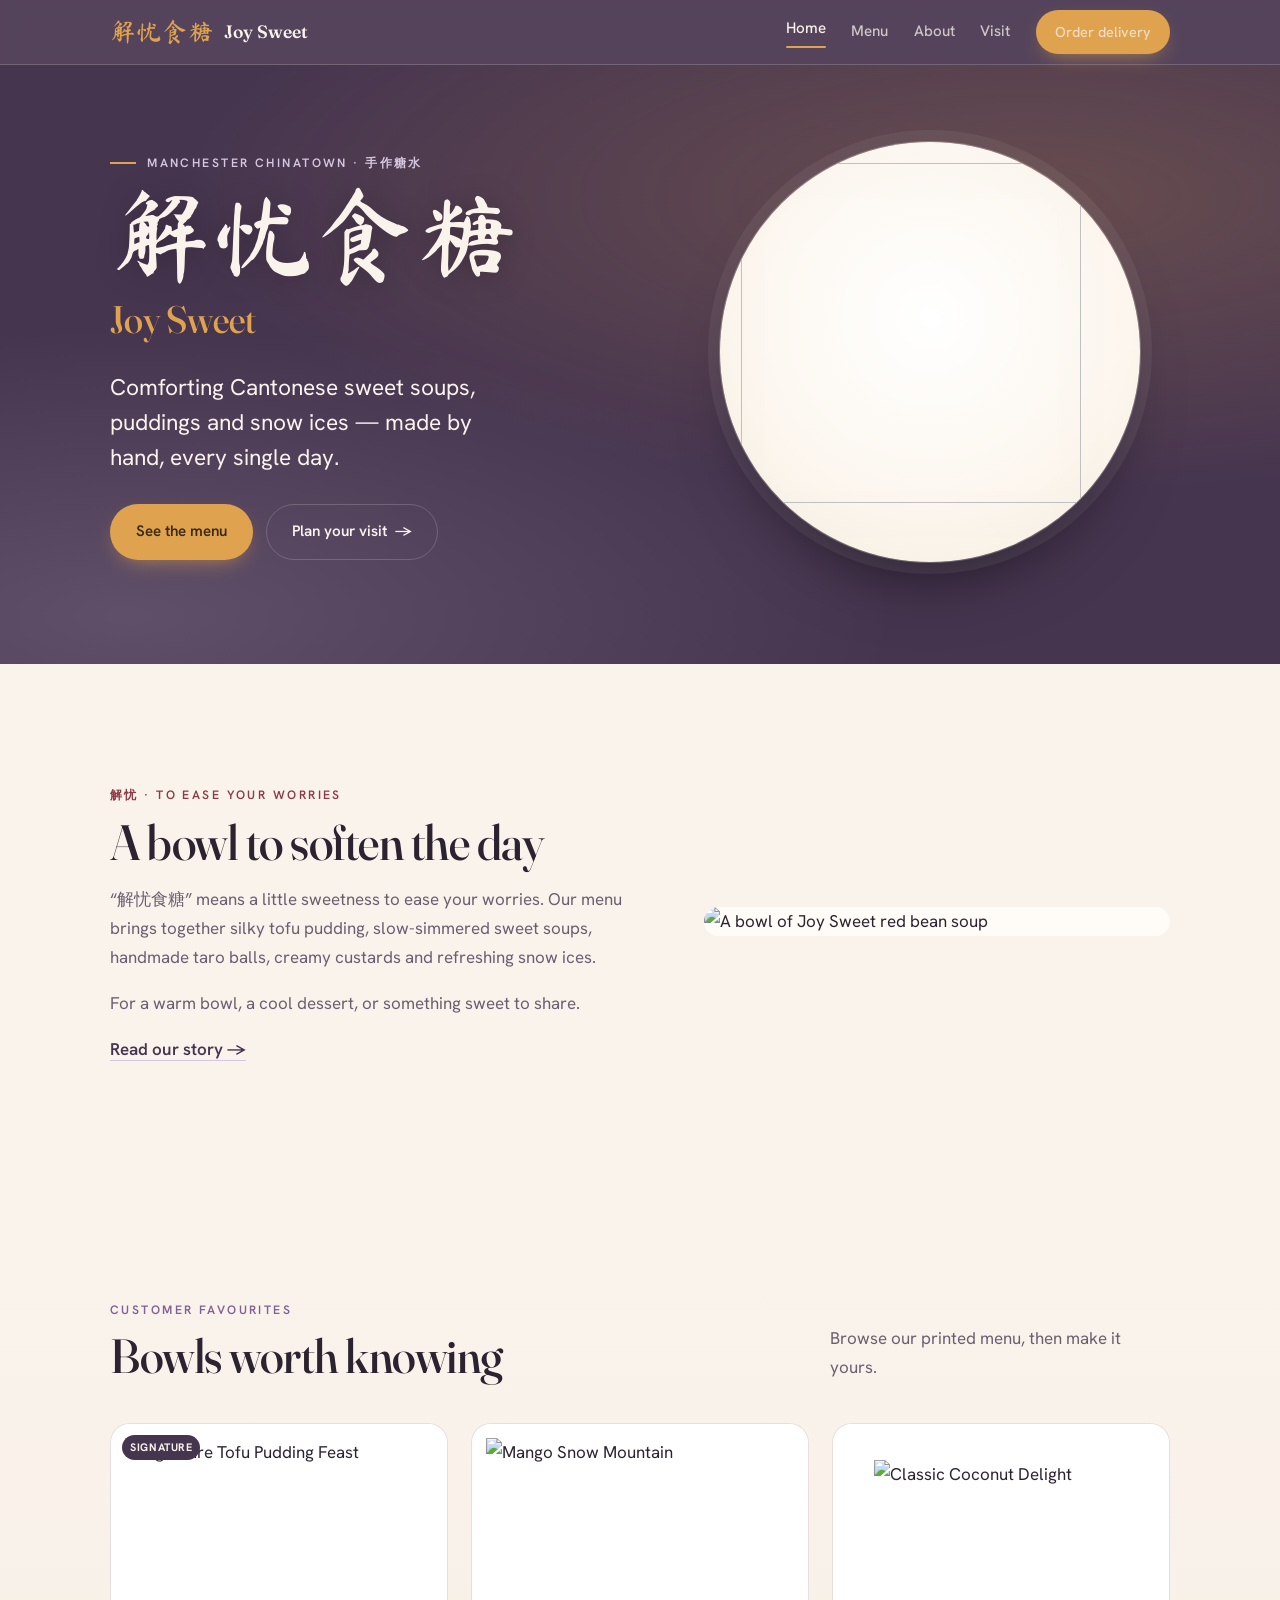
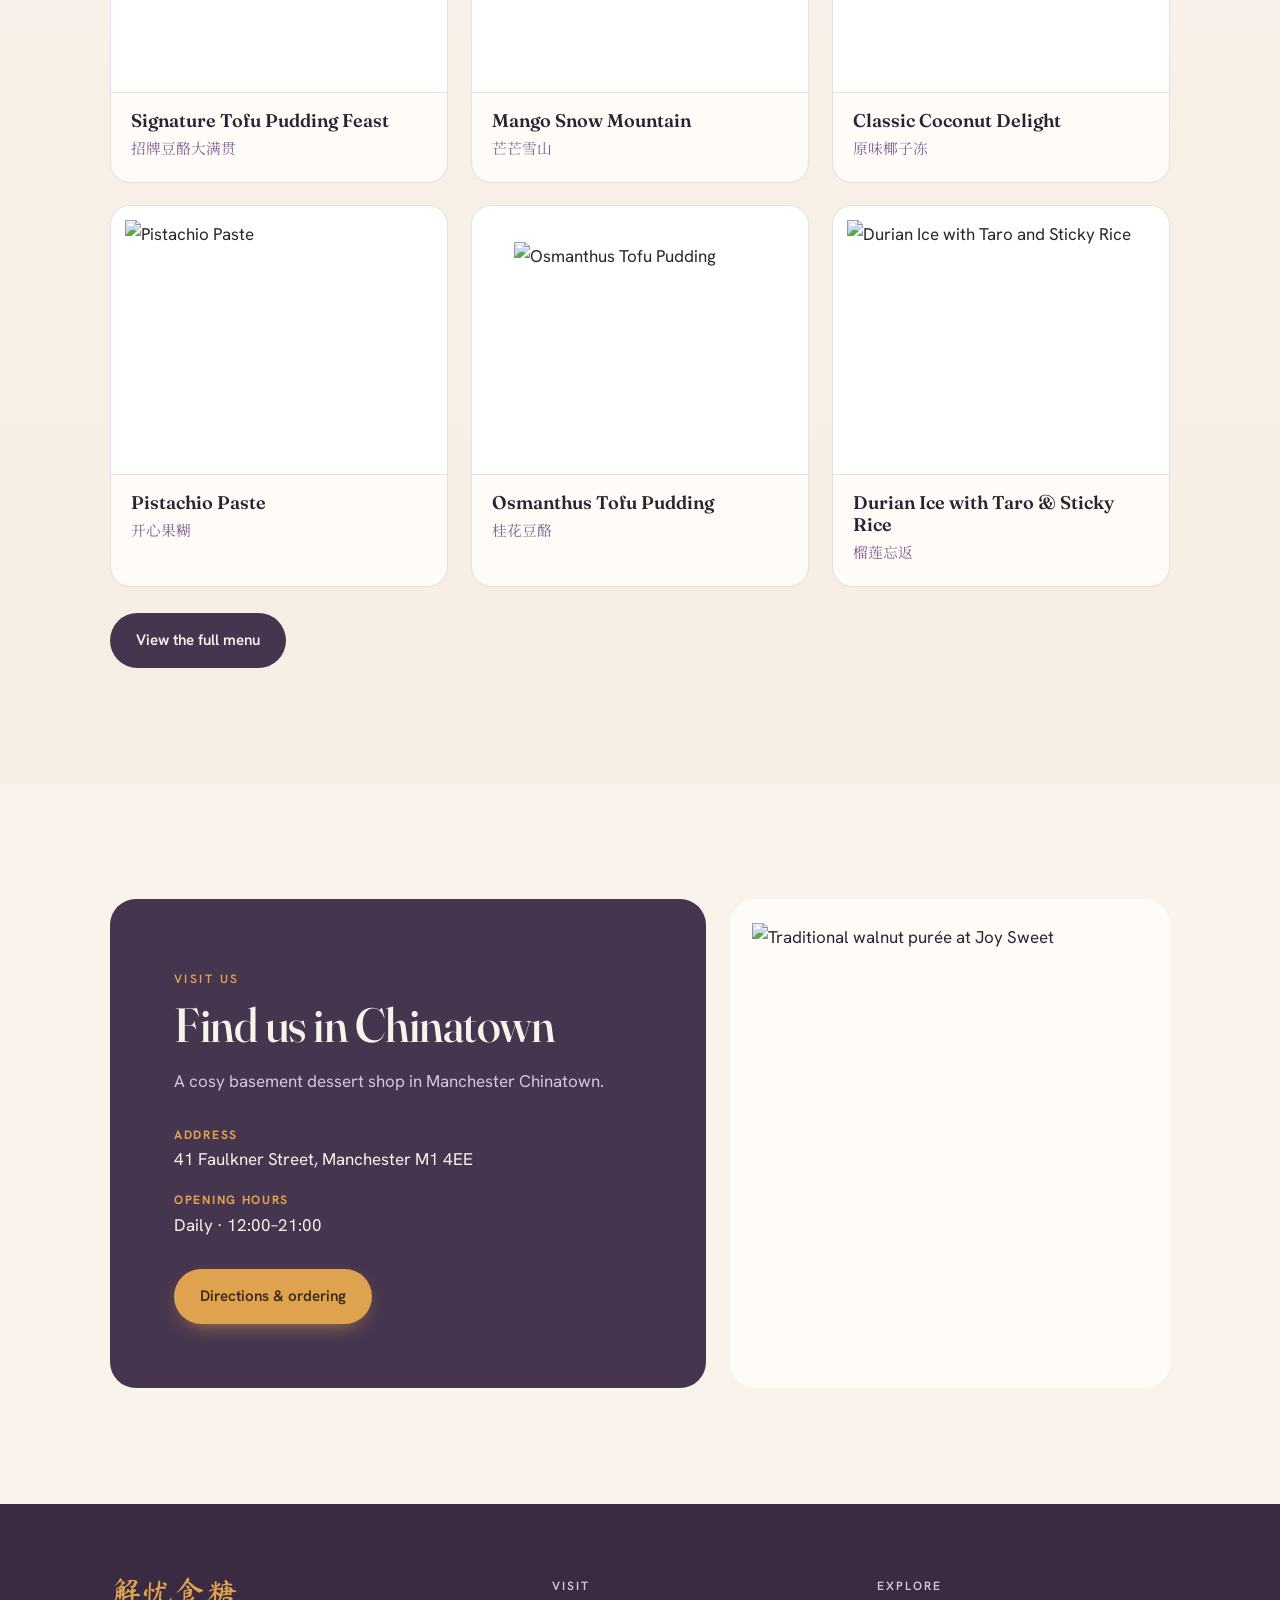
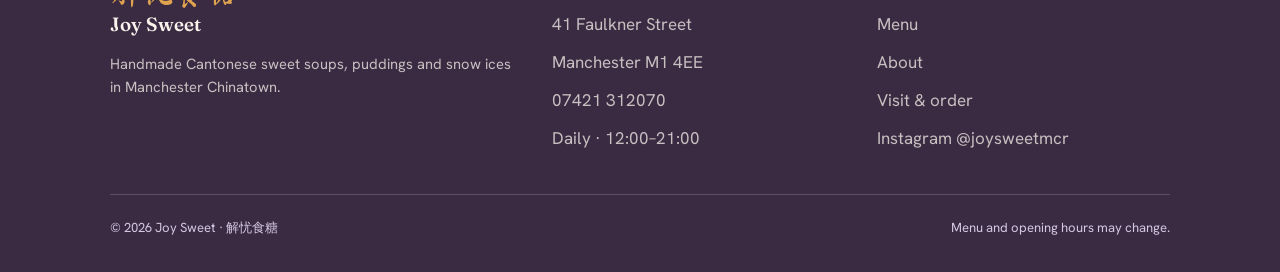
==== index.html @ 0fc414de "Add files via upload" ====
<!doctype html>
<html lang="en">
<head>
  <meta charset="UTF-8">
  <meta name="viewport" content="width=device-width, initial-scale=1.0">
  <title>Joy Sweet · 解忧食糖 | Manchester Chinatown</title>
  <meta name="description" content="Handmade Cantonese sweet soups, puddings and snow ices at Joy Sweet, 41 Faulkner Street in Manchester Chinatown.">
  <meta property="og:title" content="Joy Sweet · 解忧食糖">
  <meta property="og:description" content="Comforting Cantonese desserts in Manchester Chinatown.">
  <meta property="og:type" content="website">
  <meta property="og:image" content="https://joy-sweet-manchester-2.etant.chatgpt.site/images/og.png">
  <meta name="twitter:card" content="summary_large_image">
  <meta name="twitter:image" content="https://joy-sweet-manchester-2.etant.chatgpt.site/images/og.png">
  <link rel="preconnect" href="https://fonts.googleapis.com">
  <link rel="preconnect" href="https://fonts.gstatic.com" crossorigin>
  <link href="https://fonts.googleapis.com/css2?family=Fraunces:ital,opsz,wght@0,9..144,400;0,9..144,500;0,9..144,600;1,9..144,400&family=Hanken+Grotesk:wght@400;500;600;700&family=Ma+Shan+Zheng&family=Noto+Serif+SC:wght@400;500;600&display=swap" rel="stylesheet">
  <link rel="stylesheet" href="/styles.css">
</head>
<body>
  <a class="skip-link" href="#main">Skip to content</a>
  <header class="nav">
    <div class="container nav__inner">
      <a class="brandmark" href="/" aria-label="Joy Sweet home"><span class="brush">解忧食糖</span><span class="en">Joy Sweet</span></a>
      <button class="nav__toggle" id="navToggle" aria-label="Open menu" aria-expanded="false" aria-controls="navLinks">
        <svg viewBox="0 0 24 24" fill="none" stroke="currentColor" stroke-width="2" stroke-linecap="round" aria-hidden="true"><line x1="4" y1="7" x2="20" y2="7"/><line x1="4" y1="12" x2="20" y2="12"/><line x1="4" y1="17" x2="20" y2="17"/></svg>
      </button>
      <nav class="nav__links" id="navLinks" aria-label="Primary">
        <a href="/" aria-current="page">Home</a>
        <a href="/menu.html">Menu</a>
        <a href="/about.html">About</a>
        <a href="/visit.html">Visit</a>
        <a class="btn btn--honey" href="/visit.html#order">Order delivery</a>
      </nav>
    </div>
  </header>

  <main id="main">
    <section class="hero">
      <div class="container hero__grid">
        <div class="hero__copy">
          <span class="eyebrow hero__eyebrow">Manchester Chinatown · 手作糖水</span>
          <h1 class="hero__brand"><span class="brush">解忧食糖</span><span class="en">Joy Sweet</span></h1>
          <p class="hero__lead">Comforting Cantonese sweet soups, puddings and snow ices — made by hand, every single day.</p>
          <div class="hero__cta">
            <a class="btn btn--honey" href="/menu.html">See the menu</a>
            <a class="btn btn--ghost" href="/visit.html">Plan your visit <span class="arrow">→</span></a>
          </div>
        </div>
        <div class="hero__art" aria-hidden="true">
          <svg class="steam" viewBox="0 0 120 130" fill="none" stroke="var(--steam)" stroke-width="5" stroke-linecap="round"><path class="s1" d="M40 122 C28 100 56 88 44 64 C34 44 60 32 50 12"/><path class="s2" d="M62 124 C50 100 78 88 66 62 C56 40 82 28 72 8"/><path class="s3" d="M84 122 C74 102 100 90 90 68 C82 50 104 40 96 22"/></svg>
          <div class="plate"><img src="/images/signature-tofu-feast.jpg" alt=""></div>
        </div>
      </div>
    </section>

    <section class="section" aria-labelledby="welcome-title">
      <div class="container intro-grid reveal">
        <div>
          <span class="eyebrow" style="color:var(--bean)">解忧 · to ease your worries</span>
          <h2 class="display" id="welcome-title">A bowl to soften the day</h2>
          <p>“解忧食糖” means a little sweetness to ease your worries. Our menu brings together silky tofu pudding, slow-simmered sweet soups, handmade taro balls, creamy custards and refreshing snow ices.</p>
          <p>For a warm bowl, a cool dessert, or something sweet to share.</p>
          <a class="link-arrow" href="/about.html">Read our story →</a>
        </div>
        <img src="/images/red-bean-soup.jpg" alt="A bowl of Joy Sweet red bean soup">
      </div>
    </section>

    <section class="section home-favourites" aria-labelledby="favourites-title">
      <div class="container">
        <div class="section-heading reveal">
          <div><span class="eyebrow" style="color:var(--taro)">Customer favourites</span><h2 class="display" id="favourites-title">Bowls worth knowing</h2></div>
          <p>Browse our printed menu, then make it yours.</p>
        </div>
        <div class="menu__grid reveal">
          <article class="card"><div class="card__media"><span class="badge">Signature</span><img src="/images/signature-tofu-feast-card.jpg" alt="Signature Tofu Pudding Feast"></div><div class="card__body"><div class="card__titles"><h3>Signature Tofu Pudding Feast</h3></div><div class="card__zh">招牌豆酪大满贯</div></div></article>
          <article class="card"><div class="card__media"><img src="/images/mango-snow-mountain.jpg" alt="Mango Snow Mountain"></div><div class="card__body"><div class="card__titles"><h3>Mango Snow Mountain</h3></div><div class="card__zh">芒芒雪山</div></div></article>
          <article class="card"><div class="card__media"><img class="card-image--compact" src="/images/classic-coconut-jelly.jpg" alt="Classic Coconut Delight"></div><div class="card__body"><div class="card__titles"><h3>Classic Coconut Delight</h3></div><div class="card__zh">原味椰子冻</div></div></article>
          <article class="card"><div class="card__media"><img src="/images/pistachio-paste.jpg" alt="Pistachio Paste"></div><div class="card__body"><div class="card__titles"><h3>Pistachio Paste</h3></div><div class="card__zh">开心果糊</div></div></article>
          <article class="card"><div class="card__media"><img class="card-image--compact" src="/images/osmanthus-tofu-pudding.jpg" alt="Osmanthus Tofu Pudding"></div><div class="card__body"><div class="card__titles"><h3>Osmanthus Tofu Pudding</h3></div><div class="card__zh">桂花豆酪</div></div></article>
          <article class="card"><div class="card__media"><img src="/images/durian-taro-sticky-rice.jpg" alt="Durian Ice with Taro and Sticky Rice"></div><div class="card__body"><div class="card__titles"><h3>Durian Ice with Taro &amp; Sticky Rice</h3></div><div class="card__zh">榴莲忘返</div></div></article>
        </div>
        <div class="page-actions reveal"><a class="btn btn--ink" href="/menu.html">View the full menu</a></div>
      </div>
    </section>

    <section class="section" aria-labelledby="visit-title">
      <div class="container quick-visit reveal">
        <div class="quick-visit__panel">
          <span class="eyebrow" style="color:var(--honey)">Visit us</span>
          <h2 class="display" id="visit-title">Find us in Chinatown</h2>
          <p>A cosy basement dessert shop in Manchester Chinatown.</p>
          <div class="quick-visit__facts"><div><strong>Address</strong>41 Faulkner Street, Manchester M1 4EE</div><div><strong>Opening hours</strong>Daily · 12:00–21:00</div></div>
          <a class="btn btn--honey" href="/visit.html">Directions &amp; ordering</a>
        </div>
        <div class="quick-visit__art"><img src="/images/walnut-puree.jpg" alt="Traditional walnut purée at Joy Sweet"></div>
      </div>
    </section>
  </main>

  <footer class="footer">
    <div class="container">
      <div class="footer__grid">
        <div><div class="brush">解忧食糖</div><div class="en">Joy Sweet</div><p>Handmade Cantonese sweet soups, puddings and snow ices in Manchester Chinatown.</p></div>
        <div><h4>Visit</h4><ul><li>41 Faulkner Street</li><li>Manchester M1 4EE</li><li><a href="tel:+447421312070">07421 312070</a></li><li>Daily · 12:00–21:00</li></ul></div>
        <div><h4>Explore</h4><ul><li><a href="/menu.html">Menu</a></li><li><a href="/about.html">About</a></li><li><a href="/visit.html">Visit &amp; order</a></li><li><a href="https://www.instagram.com/joysweetmcr/" target="_blank" rel="noopener">Instagram @joysweetmcr</a></li></ul></div>
      </div>
      <div class="footer__bottom"><span>© <span data-current-year></span> Joy Sweet · 解忧食糖</span><span>Menu and opening hours may change.</span></div>
    </div>
  </footer>
  <script src="/site.js" defer></script>
</body>
</html>
---- styles.css ----
:root{
    --taro-deep:#46354F; --taro-deeper:#3A2B43; --taro:#7E6196; --taro-light:#D5C7E0;
    --cream:#FAF3EC; --milk:#FFFCF7; --honey:#DFA24F; --honey-deep:#C5862F;
    --bean:#8E3A46; --ink:#2C2331; --ink-soft:#6A5F71;
    --line:rgba(70,53,79,0.14); --line-dark:rgba(255,250,243,0.18); --cream-dim:rgba(250,243,236,0.74);
    --steam:rgba(255,250,243,0.9); --maxw:1140px;
  }
  *{box-sizing:border-box;}
  html{scroll-behavior:smooth;}
  body{margin:0;background:var(--cream);color:var(--ink);font-family:"Hanken Grotesk",system-ui,-apple-system,"Segoe UI",sans-serif;font-size:clamp(1rem,0.96rem + 0.2vw,1.0625rem);line-height:1.7;-webkit-font-smoothing:antialiased;text-rendering:optimizeLegibility;}
  img{max-width:100%;display:block;}
  a{color:inherit;}
  .display{font-family:"Fraunces",Georgia,serif;font-variation-settings:"opsz" 120;font-weight:500;line-height:1.05;letter-spacing:-0.01em;}
  .brush{font-family:"Ma Shan Zheng","Noto Serif SC",serif;font-weight:400;line-height:1;}
  .zh{font-family:"Noto Serif SC",serif;}
  .eyebrow{font-family:"Hanken Grotesk",sans-serif;font-weight:600;font-size:0.76rem;letter-spacing:0.2em;text-transform:uppercase;}
  .container{width:100%;max-width:var(--maxw);margin-inline:auto;padding-inline:clamp(1.25rem,5vw,2.5rem);}
  .section{padding-block:clamp(4.5rem,9vw,8rem);}
  .section--deep{background:var(--taro-deep);color:var(--cream);}
  section[id]{scroll-margin-top:84px;}

  .btn{display:inline-flex;align-items:center;gap:0.55em;padding:0.92em 1.65em;border-radius:999px;font-family:"Hanken Grotesk",sans-serif;font-weight:600;font-size:0.95rem;text-decoration:none;border:1.5px solid transparent;cursor:pointer;transition:transform .25s ease,background .25s ease,color .25s ease,border-color .25s ease;}
  .btn:active{transform:translateY(1px);}
  .btn--honey{background:var(--honey);color:#3a2912;box-shadow:0 8px 22px -10px rgba(223,162,79,.8);}
  .btn--honey:hover{background:var(--honey-deep);color:#2c1f0c;transform:translateY(-2px);}
  .btn--ghost{background:transparent;color:var(--cream);border-color:var(--line-dark);}
  .btn--ghost:hover{background:rgba(255,250,243,0.1);transform:translateY(-2px);}
  .btn .arrow{transition:transform .25s ease;}
  .btn:hover .arrow{transform:translateX(3px);}
  :focus-visible{outline:2.5px solid var(--honey);outline-offset:3px;border-radius:4px;}

  .nav{position:sticky;top:0;z-index:50;background:rgba(70,53,79,0.92);backdrop-filter:saturate(140%) blur(10px);color:var(--cream);border-bottom:1px solid var(--line-dark);}
  .nav__inner{display:flex;align-items:center;justify-content:space-between;min-height:64px;gap:1rem;}
  .brandmark{display:flex;align-items:center;gap:0.6rem;text-decoration:none;color:var(--cream);}
  .brandmark .brush{font-size:1.6rem;color:var(--honey);}
  .brandmark .en{font-family:"Fraunces",serif;font-variation-settings:"opsz" 40;font-weight:600;font-size:1.12rem;}
  .nav__links{display:flex;align-items:center;gap:1.6rem;}
  .nav__links a{text-decoration:none;font-weight:500;font-size:0.95rem;color:var(--cream-dim);transition:color .2s ease;}
  .nav__links a:hover{color:var(--cream);}
  .nav__links .btn{padding:0.62em 1.25em;font-size:0.9rem;}
  .nav__toggle{display:none;background:none;border:1px solid var(--line-dark);border-radius:10px;width:42px;height:38px;cursor:pointer;color:var(--cream);align-items:center;justify-content:center;}
  .nav__toggle svg{width:20px;height:20px;}

  .hero{position:relative;overflow:hidden;background:var(--taro-deep);color:var(--cream);padding-block:clamp(3rem,6vw,5rem) clamp(4rem,8vw,7rem);}
  .hero::before{content:"";position:absolute;inset:0;background:radial-gradient(120% 90% at 80% 22%,rgba(223,162,79,0.22),transparent 55%),radial-gradient(100% 80% at 10% 92%,rgba(213,199,224,0.18),transparent 60%);pointer-events:none;}
  .hero__grid{position:relative;display:grid;grid-template-columns:1.05fr 0.95fr;gap:clamp(1.5rem,4vw,3rem);align-items:center;}
  .hero__brand{margin:0.6rem 0 0.4rem;}
  .hero__brand .brush{display:block;font-size:clamp(3.4rem,9vw,6.4rem);color:var(--cream);text-shadow:0 2px 30px rgba(0,0,0,0.25);}
  .hero__brand .en{display:block;font-family:"Fraunces",serif;font-variation-settings:"opsz" 140;font-weight:500;font-size:clamp(1.6rem,3.4vw,2.4rem);color:var(--honey);margin-top:0.1rem;}
  .hero__eyebrow{color:var(--taro-light);display:inline-flex;align-items:center;gap:0.7rem;}
  .hero__eyebrow::before{content:"";width:26px;height:1.5px;background:var(--honey);display:inline-block;}
  .hero__lead{font-size:clamp(1.12rem,1.4vw + 0.8rem,1.42rem);line-height:1.55;color:var(--cream);max-width:30ch;margin:1.1rem 0 1.8rem;}
  .hero__cta{display:flex;flex-wrap:wrap;gap:0.8rem;}
  .hero__art{position:relative;display:flex;align-items:center;justify-content:center;}
  .plate{position:relative;width:min(100%,420px);aspect-ratio:1/1;border-radius:50%;background:radial-gradient(circle at 50% 42%,#FFFFFF 0%,#FCF6EE 62%,#F4EAD9 100%);box-shadow:0 0 0 1px rgba(255,250,243,0.25),0 0 0 12px rgba(255,250,243,0.06),0 40px 70px -34px rgba(0,0,0,0.65);display:flex;align-items:center;justify-content:center;overflow:hidden;}
  .plate img{width:90%;height:90%;object-fit:contain;filter:drop-shadow(0 12px 18px rgba(60,40,70,0.18));}
  .steam{position:absolute;top:-6%;left:50%;transform:translateX(-50%);width:46%;height:48%;pointer-events:none;z-index:2;}
  .steam path{opacity:0;}
  @media (prefers-reduced-motion:no-preference){.steam path{animation:steamRise 4.6s ease-in-out infinite;}.steam .s1{animation-delay:0s;}.steam .s2{animation-delay:1.5s;}.steam .s3{animation-delay:2.8s;}}
  @media (prefers-reduced-motion:reduce){.steam path{opacity:0.4;}}
  @keyframes steamRise{0%{opacity:0;transform:translateY(8px);}25%{opacity:0.5;}70%{opacity:0.28;}100%{opacity:0;transform:translateY(-14px);}}

  .story__grid{display:grid;grid-template-columns:1.25fr 0.75fr;gap:clamp(2rem,5vw,4rem);align-items:center;}
  .story h2{margin:0.6rem 0 0;font-size:clamp(2rem,1.4rem + 2.6vw,3.1rem);}
  .story p{color:var(--ink-soft);max-width:54ch;margin:1.2rem 0 0;}
  .story p strong{color:var(--ink);font-weight:600;}
  .marks{display:flex;flex-wrap:wrap;gap:1.4rem 2rem;margin-top:2rem;padding-top:1.6rem;border-top:1px solid var(--line);}
  .mark{display:flex;flex-direction:column;line-height:1.2;}
  .mark b{font-family:"Fraunces",serif;font-variation-settings:"opsz" 40;font-weight:600;font-size:1.05rem;color:var(--taro-deep);}
  .mark span{font-size:0.85rem;color:var(--ink-soft);}
  .story__art{display:flex;align-items:center;justify-content:center;}
  .story__circle{width:min(100%,330px);aspect-ratio:1/1;border-radius:50%;background:radial-gradient(circle at 50% 45%,#FFFDF9,#F3E8D7);box-shadow:0 26px 50px -34px rgba(70,53,79,0.55),0 0 0 1px var(--line);display:flex;align-items:center;justify-content:center;overflow:hidden;}
  .story__circle img{width:92%;height:92%;object-fit:contain;}

  .feature{background:linear-gradient(180deg,#F6EEE3,var(--cream));}
  .feature__grid{display:grid;grid-template-columns:1fr 0.8fr;gap:clamp(1.5rem,5vw,3.5rem);align-items:center;}
  .feature h2{margin:0.5rem 0 0.6rem;font-size:clamp(1.7rem,1.3rem + 1.8vw,2.4rem);}
  .feature p{margin:0;color:var(--ink-soft);max-width:42ch;}
  .feature__img{display:flex;justify-content:center;}
  .feature__img img{width:min(100%,330px);border-radius:18px;box-shadow:0 24px 46px -28px rgba(70,53,79,0.55);}

  .menu__head{display:flex;flex-wrap:wrap;align-items:flex-end;justify-content:space-between;gap:1rem;margin-bottom:3rem;}
  .menu__head h2{margin:0.5rem 0 0;font-size:clamp(2rem,1.4rem + 2.6vw,3rem);}
  .menu__head p{margin:0;color:var(--ink-soft);max-width:34ch;}
  .cat{margin-bottom:3rem;}
  .cat:last-child{margin-bottom:0;}
  .cat__head{display:flex;align-items:center;gap:0.9rem;margin-bottom:1.5rem;}
  .cat__head .eyebrow{color:var(--taro);white-space:nowrap;}
  .cat__head .cat__zh{color:var(--bean);font-size:1.05rem;white-space:nowrap;}
  .cat__head .rule{flex:1;height:1px;background:var(--line);}
  .menu__grid{display:grid;grid-template-columns:repeat(3,1fr);gap:1.4rem;}
  .card{background:var(--milk);border:1px solid var(--line);border-radius:20px;overflow:hidden;display:flex;flex-direction:column;transition:transform .3s ease,box-shadow .3s ease,border-color .3s ease;}
  .card:hover{transform:translateY(-5px);box-shadow:0 22px 40px -26px rgba(46,35,49,0.45);border-color:transparent;}
  .card__media{aspect-ratio:5/4;background:#FFFFFF;display:flex;align-items:center;justify-content:center;position:relative;padding:14px;border-bottom:1px solid var(--line);}
  .card__media img{width:100%;height:100%;object-fit:contain;}
  .card__media img.card-image--compact{width:82%;height:82%;margin:9% auto;}
  .card__body{padding:1.05rem 1.25rem 1.35rem;display:flex;flex-direction:column;gap:0.15rem;flex:1;}
  .card__titles{display:flex;align-items:baseline;justify-content:space-between;gap:0.6rem;}
  .card h3{font-family:"Fraunces",serif;font-variation-settings:"opsz" 36;font-weight:600;font-size:1.15rem;margin:0;line-height:1.2;}
  .card__zh{font-family:"Noto Serif SC",serif;font-size:0.92rem;color:var(--taro);margin-top:0.05rem;}
  .card__price{font-family:"Fraunces",serif;font-weight:600;font-size:1.02rem;color:var(--bean);white-space:nowrap;}
  .card__price--new{color:var(--honey-deep);}
  .card__desc{font-size:0.9rem;color:var(--ink-soft);line-height:1.5;margin-top:0.45rem;}
  .badge{position:absolute;top:0.7rem;left:0.7rem;background:var(--taro-deep);color:var(--cream);font-size:0.68rem;font-weight:700;letter-spacing:0.05em;padding:0.3em 0.75em;border-radius:999px;text-transform:uppercase;}
  .menu__foot{margin-top:2.6rem;display:flex;flex-wrap:wrap;align-items:center;gap:0.4rem 1.4rem;font-size:0.95rem;color:var(--ink-soft);}
  .menu__foot a{color:var(--taro-deep);font-weight:600;text-decoration:none;border-bottom:1.5px solid var(--taro-light);}
  .menu__foot a:hover{border-color:var(--taro-deep);}

  .build__head{margin-bottom:2.4rem;}
  .build__head h2{margin:0.5rem 0 0.5rem;font-size:clamp(2rem,1.4rem + 2.6vw,3rem);color:var(--cream);}
  .build__head p{margin:0;color:var(--taro-light);max-width:46ch;}
  .build__grid{display:grid;grid-template-columns:0.8fr 1.2fr;gap:clamp(2rem,5vw,4rem);}
  .build__col h3{font-family:"Fraunces",serif;font-variation-settings:"opsz" 40;font-weight:600;color:var(--honey);font-size:1.15rem;margin:0 0 1rem;letter-spacing:0.01em;}
  .blist{list-style:none;margin:0;padding:0;}
  .blist li{display:flex;align-items:baseline;gap:0.5rem;padding:0.5rem 0;border-bottom:1px solid var(--line-dark);}
  .blist .bz{font-family:"Noto Serif SC",serif;color:var(--cream);font-size:1rem;}
  .blist .be{color:var(--taro-light);font-size:0.85rem;}
  .blist .bl{flex:1;border-bottom:1px dotted rgba(255,250,243,0.28);transform:translateY(-3px);min-width:18px;}
  .blist .bp{color:var(--honey);font-weight:600;font-size:0.95rem;white-space:nowrap;}
  .toppings .blist{column-count:2;column-gap:2rem;}
  .toppings .blist li{break-inside:avoid;}

  .fullmenu__head{text-align:center;max-width:46ch;margin:0 auto 2.6rem;}
  .fullmenu__head h2{margin:0.5rem 0 0.6rem;font-size:clamp(2rem,1.4rem + 2.6vw,3rem);}
  .fullmenu__head p{margin:0;color:var(--ink-soft);}
  .sheets{display:flex;flex-direction:column;gap:1.4rem;max-width:720px;margin:0 auto;}
  .sheet{display:block;width:100%;padding:0;border:1px solid var(--line);border-radius:14px;overflow:hidden;background:#fff;cursor:zoom-in;box-shadow:0 18px 40px -30px rgba(70,53,79,0.5);transition:transform .25s ease,box-shadow .25s ease;}
  .sheet:hover{transform:translateY(-3px);box-shadow:0 26px 50px -30px rgba(70,53,79,0.6);}
  .sheet img{width:100%;}
  .lightbox{position:fixed;inset:0;z-index:100;background:rgba(40,28,45,0.92);display:none;align-items:center;justify-content:center;padding:3vmin;cursor:zoom-out;}
  .lightbox.open{display:flex;}
  .lightbox img{max-width:96vw;max-height:94vh;border-radius:8px;box-shadow:0 30px 80px rgba(0,0,0,0.6);}
  .lightbox__close{position:absolute;top:18px;right:22px;color:var(--cream);font-size:2rem;line-height:1;background:none;border:none;cursor:pointer;}

  .visit__top{position:relative;height:48px;margin-top:-1px;}
  .visit__top svg{display:block;width:100%;height:100%;}
  .visit__grid{display:grid;grid-template-columns:1fr 0.9fr;gap:clamp(2rem,5vw,4rem);align-items:start;}
  .visit h2{margin:0.5rem 0 1.4rem;font-size:clamp(2rem,1.4rem + 2.6vw,3rem);color:var(--cream);}
  .info{display:flex;flex-direction:column;gap:1.4rem;}
  .info__row{display:flex;gap:0.9rem;align-items:flex-start;}
  .info__row svg{flex:none;width:22px;height:22px;color:var(--honey);margin-top:0.2rem;}
  .info__row .lbl{font-size:0.75rem;letter-spacing:0.16em;text-transform:uppercase;color:var(--taro-light);font-weight:600;}
  .info__row .val{color:var(--cream);line-height:1.55;}
  .info__row .val a{color:var(--cream);text-decoration:none;border-bottom:1px solid var(--line-dark);}
  .info__row .val a:hover{border-color:var(--honey);}
  .order-row{display:flex;flex-wrap:wrap;gap:0.7rem;margin-top:2rem;}
  .ig-link{display:inline-flex;align-items:center;gap:0.5rem;margin-top:1.4rem;color:var(--taro-light);text-decoration:none;font-weight:500;}
  .ig-link:hover{color:var(--cream);}
  .ig-link svg{width:20px;height:20px;}
  .locard{background:linear-gradient(160deg,#52406B,#3C2D49);border:1px solid var(--line-dark);border-radius:22px;padding:1.8rem;box-shadow:0 30px 60px -40px rgba(0,0,0,0.7);}
  .locard__pin{display:flex;align-items:center;gap:0.8rem;margin-bottom:1.1rem;}
  .locard__pin svg{width:40px;height:40px;color:var(--honey);}
  .locard__pin .brush{font-size:1.7rem;color:var(--cream);}
  .locard__addr{font-family:"Fraunces",serif;font-variation-settings:"opsz" 40;font-weight:500;font-size:1.32rem;color:var(--cream);line-height:1.3;}
  .locard__sub{color:var(--taro-light);margin:0.4rem 0 1.4rem;font-size:0.95rem;}
  .locard hr{border:none;border-top:1px solid var(--line-dark);margin:1.3rem 0;}
  .locard__hours{display:grid;grid-template-columns:auto auto;gap:0.4rem 1.2rem;font-size:0.95rem;color:var(--cream-dim);}
  .locard__hours b{color:var(--cream);font-weight:600;}

  .footer{background:var(--taro-deeper);color:var(--cream-dim);padding-block:clamp(3rem,6vw,4.5rem) 2rem;}
  .footer__grid{display:grid;grid-template-columns:1.4fr 1fr 1fr;gap:2rem;}
  .footer .brush{font-size:2rem;color:var(--honey);}
  .footer .en{font-family:"Fraunces",serif;font-variation-settings:"opsz" 40;font-weight:600;color:var(--cream);font-size:1.2rem;}
  .footer p{margin:0.7rem 0 0;font-size:0.92rem;line-height:1.6;}
  .footer h4{font-size:0.75rem;letter-spacing:0.16em;text-transform:uppercase;color:var(--taro-light);margin:0 0 0.9rem;font-weight:600;}
  .footer ul{list-style:none;padding:0;margin:0;display:flex;flex-direction:column;gap:0.55rem;}
  .footer a{text-decoration:none;color:var(--cream-dim);}
  .footer a:hover{color:var(--cream);}
  .footer__bottom{margin-top:2.6rem;padding-top:1.4rem;border-top:1px solid var(--line-dark);display:flex;flex-wrap:wrap;gap:0.6rem 1.5rem;justify-content:space-between;font-size:0.82rem;color:var(--taro-light);}

  .reveal{opacity:0;transform:translateY(20px);transition:opacity .7s ease,transform .7s ease;}
  .reveal.is-visible{opacity:1;transform:none;}
  @media (prefers-reduced-motion:reduce){.reveal{opacity:1;transform:none;transition:none;}}

  @media (max-width:920px){
    .hero__grid{grid-template-columns:1fr;}
    .hero__art{order:-1;}
    .plate{width:min(72%,340px);}
    .story__grid{grid-template-columns:1fr;}
    .story__art{order:-1;}
    .feature__grid{grid-template-columns:1fr;}
    .feature__img{order:-1;}
    .visit__grid{grid-template-columns:1fr;}
    .menu__grid{grid-template-columns:repeat(2,1fr);}
    .build__grid{grid-template-columns:1fr;}
    .footer__grid{grid-template-columns:1fr 1fr;}
  }
  @media (max-width:680px){
    .nav__links{position:absolute;top:64px;left:0;right:0;flex-direction:column;align-items:stretch;gap:0;background:var(--taro-deep);border-bottom:1px solid var(--line-dark);padding:0.6rem 1.25rem 1.1rem;display:none;}
    .nav__links.is-open{display:flex;}
    .nav__links a{padding:0.7rem 0;border-bottom:1px solid var(--line-dark);}
    .nav__links .btn{margin-top:0.7rem;justify-content:center;}
    .nav__toggle{display:inline-flex;}
    .menu__grid{grid-template-columns:1fr;}
    .toppings .blist{column-count:1;}
    .footer__grid{grid-template-columns:1fr;}
  }

  .nav__links a[aria-current="page"]{color:var(--cream);}
  .nav__links a[aria-current="page"]::after{content:"";display:block;height:2px;margin-top:0.2rem;background:var(--honey);border-radius:999px;}
  .page-hero{background:var(--taro-deep);color:var(--cream);padding-block:clamp(3.5rem,8vw,6.5rem);position:relative;overflow:hidden;}
  .page-hero::before{content:"";position:absolute;inset:0;background:radial-gradient(95% 120% at 90% 20%,rgba(223,162,79,.22),transparent 54%),radial-gradient(90% 110% at 5% 95%,rgba(213,199,224,.16),transparent 60%);}
  .page-hero .container{position:relative;}
  .page-hero h1{font-size:clamp(2.6rem,1.8rem + 4vw,5rem);margin:0.5rem 0 0.85rem;max-width:11ch;}
  .page-hero p{font-size:clamp(1.05rem,.95rem + .5vw,1.3rem);max-width:54ch;color:var(--cream-dim);margin:0;}
  .page-hero .eyebrow{color:var(--honey);}
  .intro-grid{display:grid;grid-template-columns:1fr .9fr;gap:clamp(2rem,6vw,5rem);align-items:center;}
  .intro-grid h2{font-size:clamp(2rem,1.4rem + 2.6vw,3.1rem);margin:.5rem 0 1rem;}
  .intro-grid p{color:var(--ink-soft);max-width:58ch;}
  .intro-grid img{border-radius:24px;background:var(--milk);box-shadow:0 28px 56px -38px rgba(70,53,79,.7);}
  .home-favourites{background:linear-gradient(180deg,var(--cream),#F6EEE3);}
  .section-heading{display:flex;align-items:end;justify-content:space-between;gap:1.5rem;margin-bottom:2.6rem;}
  .section-heading h2{font-size:clamp(2rem,1.4rem + 2.6vw,3rem);margin:.5rem 0 0;}
  .section-heading p{margin:0;color:var(--ink-soft);max-width:34ch;}
  .quick-visit{display:grid;grid-template-columns:1.15fr .85fr;gap:1.5rem;align-items:stretch;}
  .quick-visit__panel{background:var(--taro-deep);color:var(--cream);padding:clamp(2rem,5vw,4rem);border-radius:26px;}
  .quick-visit__panel h2{font-size:clamp(2rem,1.4rem + 2.6vw,3rem);margin:.5rem 0 1rem;}
  .quick-visit__panel p{color:var(--taro-light);max-width:46ch;}
  .quick-visit__facts{display:grid;gap:1rem;margin:1.8rem 0;}
  .quick-visit__facts strong{display:block;color:var(--honey);font-size:.76rem;letter-spacing:.14em;text-transform:uppercase;}
  .quick-visit__art{border-radius:26px;overflow:hidden;background:var(--milk);display:flex;align-items:center;justify-content:center;min-height:320px;}
  .quick-visit__art img{width:90%;height:90%;object-fit:contain;}
  .menu-note{background:#F2E6D9;border:1px solid var(--line);border-radius:18px;padding:1rem 1.2rem;margin-bottom:3rem;color:var(--ink-soft);}
  .menu-note strong{color:var(--bean);}
  .price-sections{display:grid;gap:3.5rem;}
  .price-section__head{display:flex;align-items:center;gap:.9rem;margin-bottom:1rem;}
  .price-section__head h2{font-family:"Fraunces",serif;font-size:clamp(1.45rem,1.2rem + 1vw,2rem);margin:0;color:var(--taro-deep);}
  .price-section__head .zh{color:var(--bean);}
  .price-section__head::after{content:"";height:1px;background:var(--line);flex:1;}
  .price-list{display:grid;grid-template-columns:repeat(2,minmax(0,1fr));gap:.7rem 2rem;}
  .price-item{display:grid;grid-template-columns:minmax(0,1fr) auto;gap:.15rem 1rem;padding:.82rem 0;border-bottom:1px solid var(--line);align-items:baseline;}
  .price-item__name{font-family:"Fraunces",serif;font-weight:600;line-height:1.25;}
  .price-item__zh{grid-column:1;color:var(--taro);font-family:"Noto Serif SC",serif;font-size:.88rem;}
  .price-item__price{grid-column:2;grid-row:1 / span 2;color:var(--bean);font-family:"Fraunces",serif;font-weight:600;white-space:nowrap;}
  .menu-sheets{background:linear-gradient(180deg,#F6EEE3,var(--cream));}
  .menu-page .menu-note,.menu-page .price-sections{display:none;}
  .about-values{display:grid;grid-template-columns:repeat(3,1fr);gap:1.2rem;margin-top:2.4rem;}
  .about-value{padding:1.4rem;border:1px solid var(--line);border-radius:18px;background:var(--milk);}
  .about-value b{font-family:"Fraunces",serif;color:var(--taro-deep);display:block;font-size:1.1rem;}
  .about-value span{color:var(--ink-soft);font-size:.9rem;}
  .visit-page{background:var(--taro-deep);color:var(--cream);}
  .visit-page .visit__grid{padding-block:clamp(4.5rem,9vw,8rem);}
  .map-card{min-height:440px;display:flex;flex-direction:column;justify-content:center;}
  .page-actions{display:flex;flex-wrap:wrap;gap:.75rem;margin-top:1.6rem;}
  .btn--ink{background:var(--taro-deep);color:var(--cream);}
  .btn--ink:hover{background:var(--taro-deeper);transform:translateY(-2px);}
  .link-arrow{color:var(--taro-deep);font-weight:600;text-decoration:none;border-bottom:1.5px solid var(--taro-light);}
  .link-arrow:hover{border-color:var(--taro-deep);}
  .skip-link{position:fixed;left:1rem;top:1rem;z-index:200;background:var(--honey);color:var(--ink);padding:.7rem 1rem;border-radius:10px;transform:translateY(-150%);transition:transform .2s;}
  .skip-link:focus{transform:none;}
  @media (max-width:920px){.intro-grid,.quick-visit{grid-template-columns:1fr;}.quick-visit__art{min-height:260px;}.about-values{grid-template-columns:1fr;}}
  @media (max-width:680px){.price-list{grid-template-columns:1fr;}.section-heading{align-items:start;flex-direction:column;}.nav__links a[aria-current="page"]::after{display:none;}}
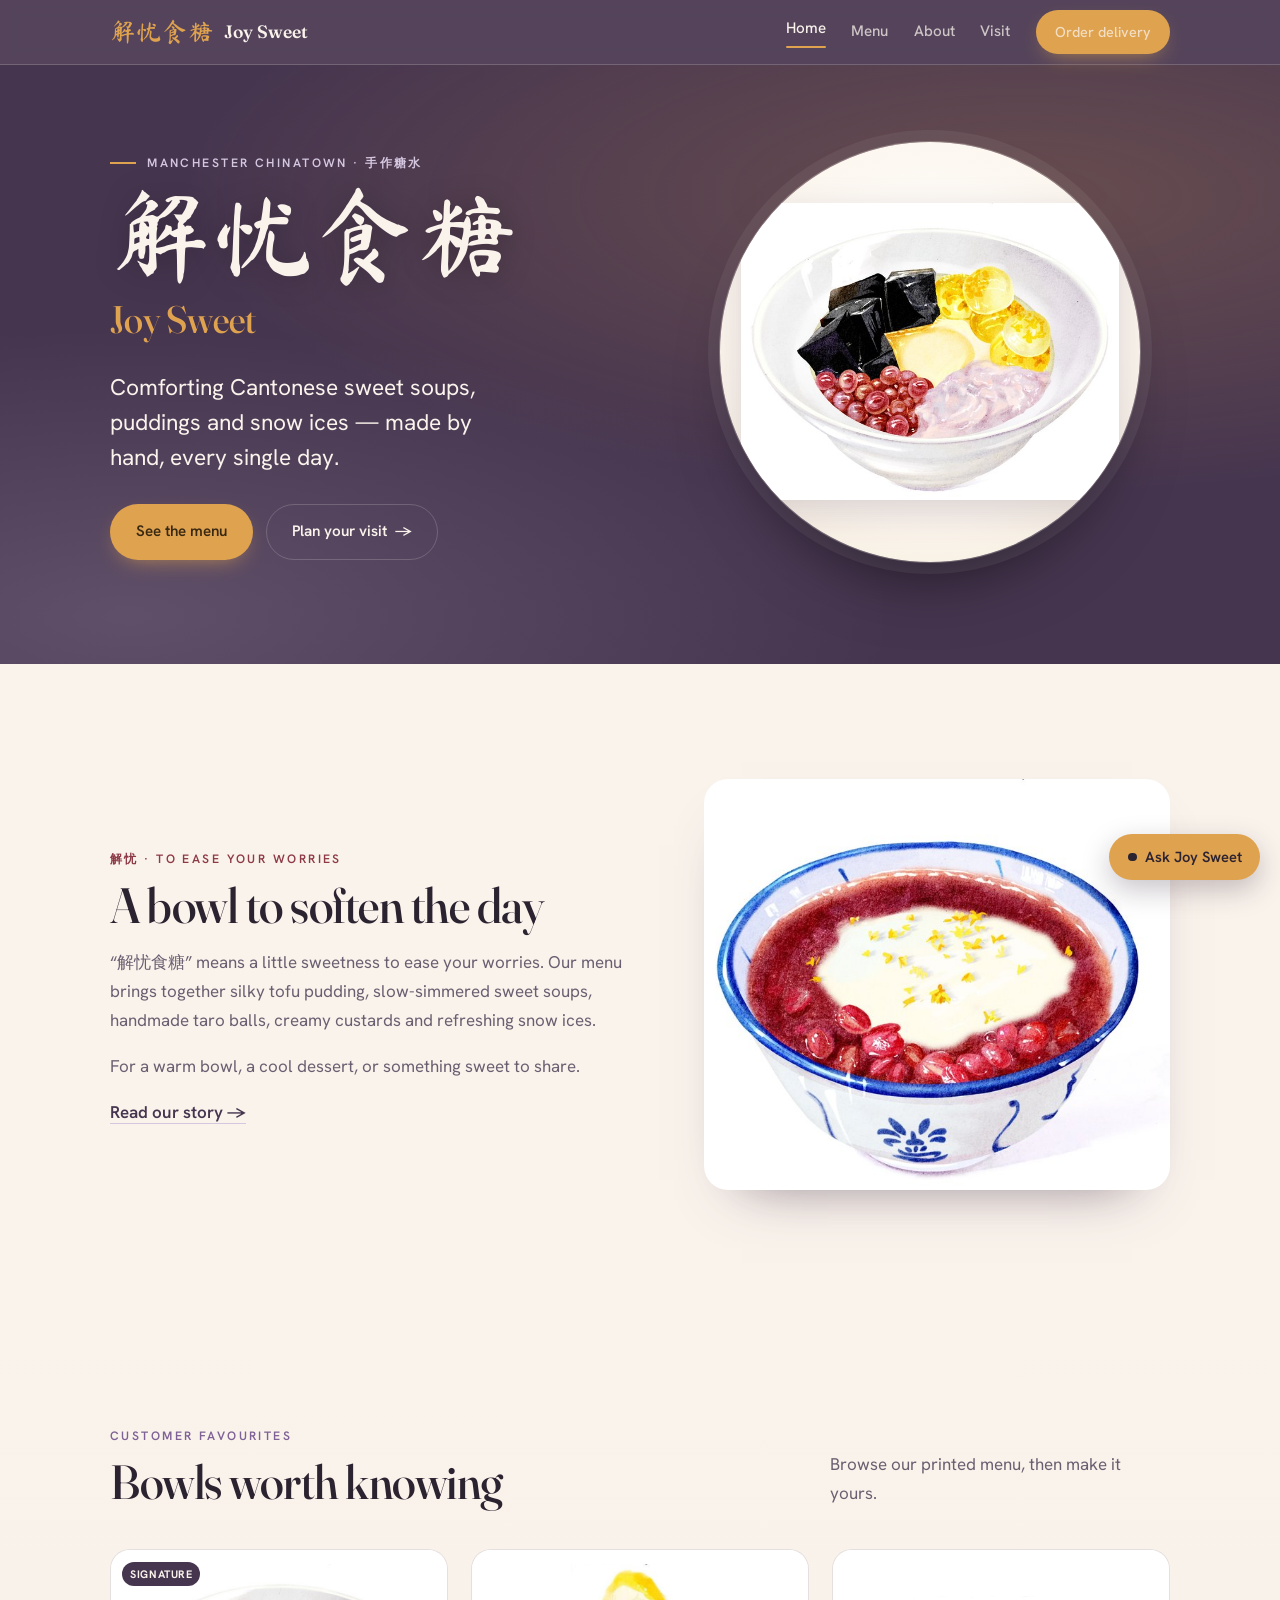
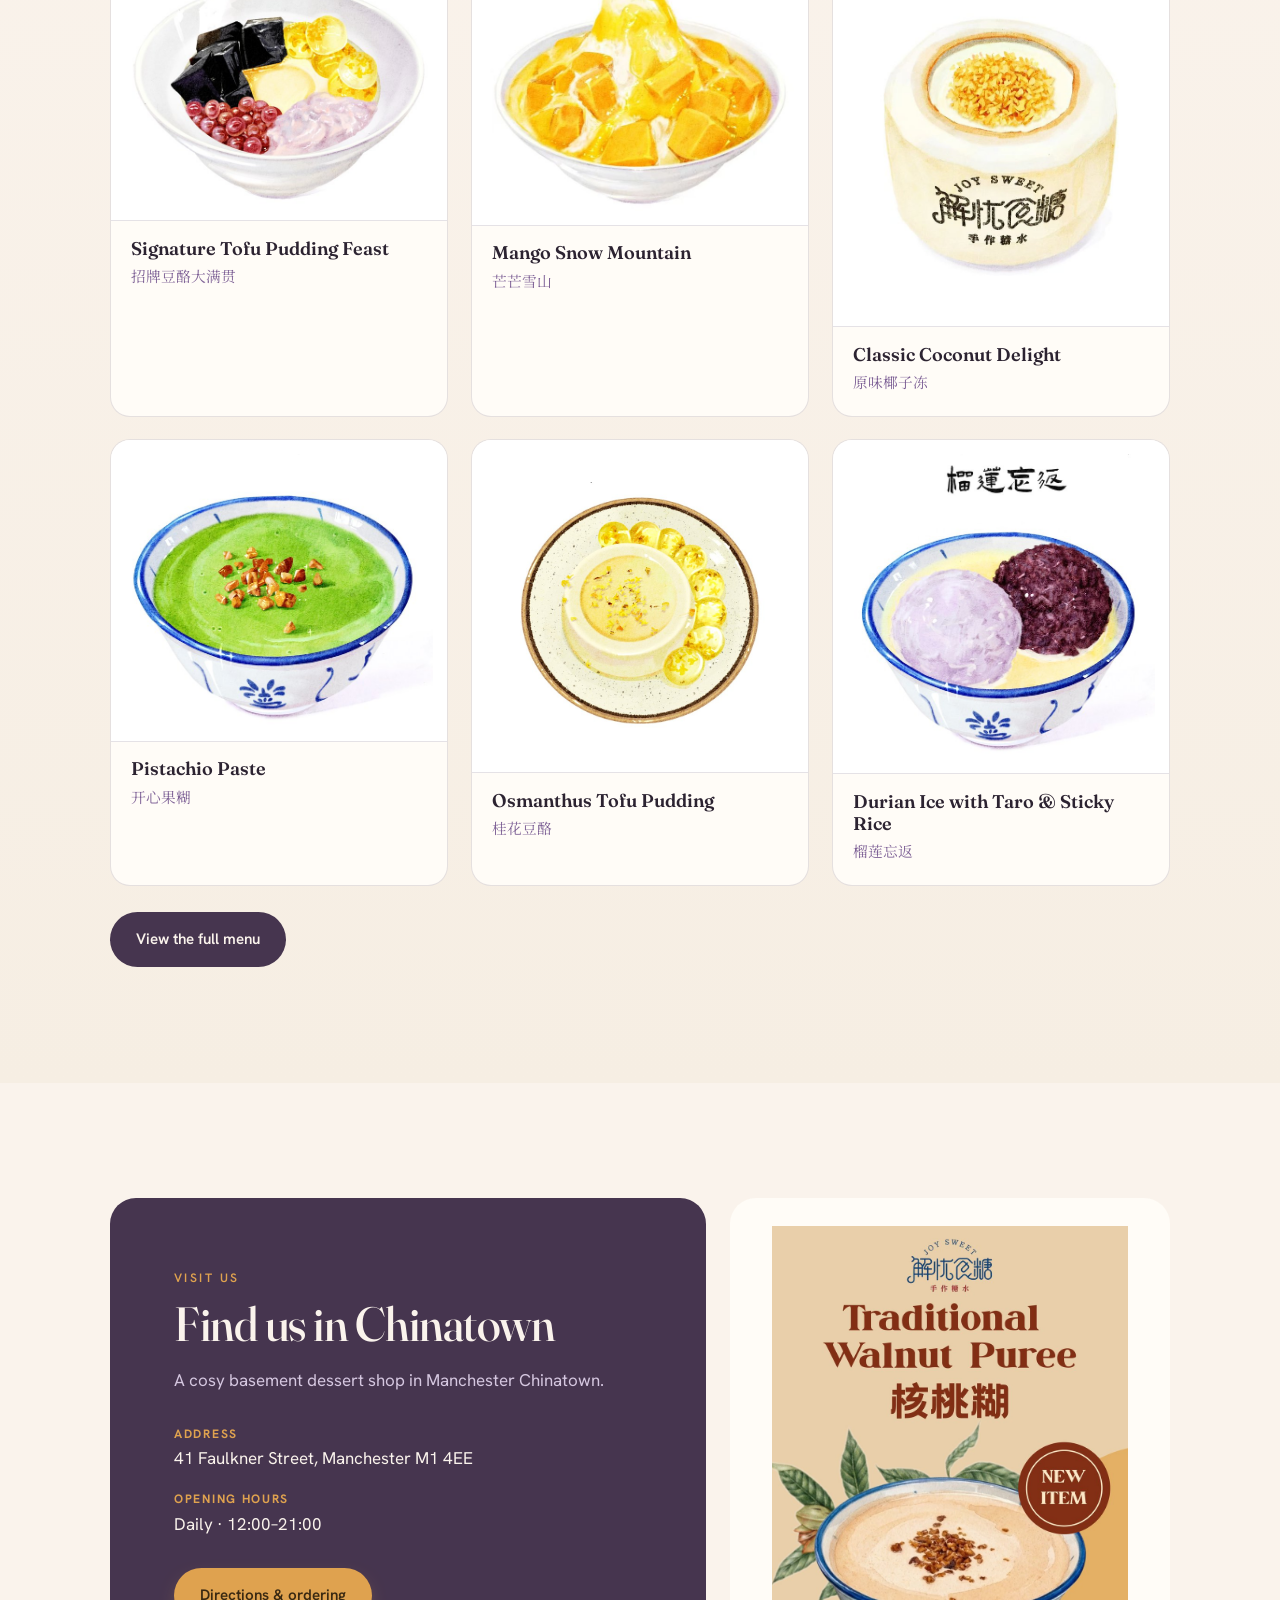
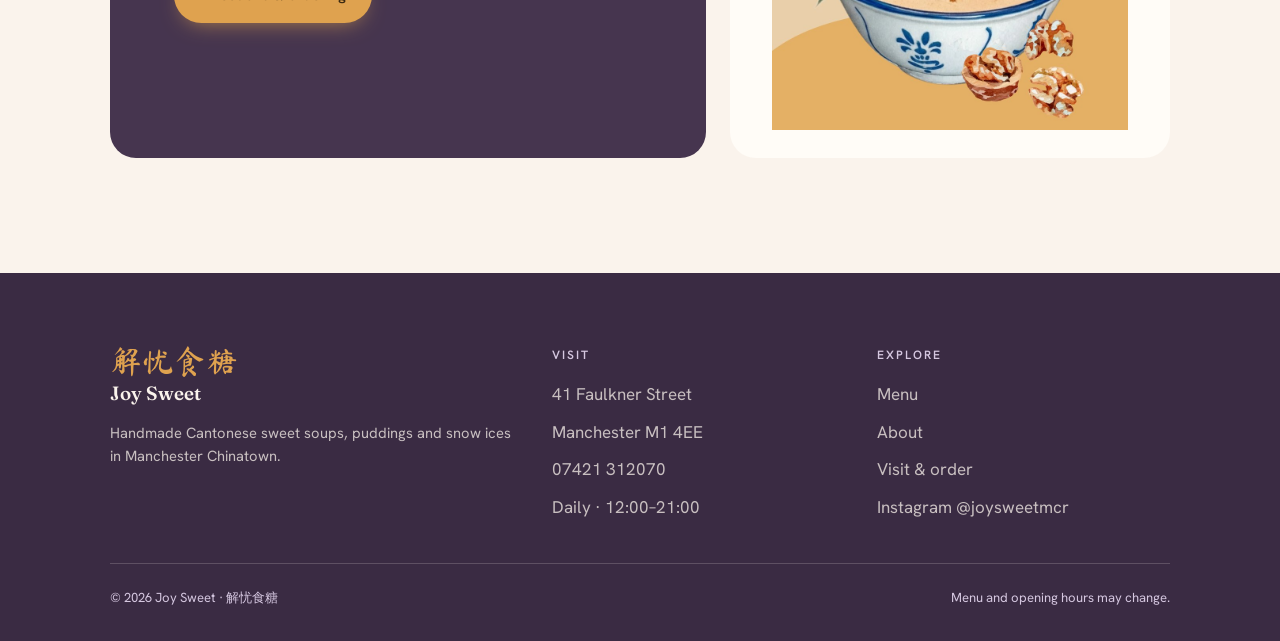
==== commit b020f8a9: "Add files via upload" ====
--- a/index.html
+++ b/index.html
@@ -48,7 +48,7 @@
         </div>
         <div class="hero__art" aria-hidden="true">
           <svg class="steam" viewBox="0 0 120 130" fill="none" stroke="var(--steam)" stroke-width="5" stroke-linecap="round"><path class="s1" d="M40 122 C28 100 56 88 44 64 C34 44 60 32 50 12"/><path class="s2" d="M62 124 C50 100 78 88 66 62 C56 40 82 28 72 8"/><path class="s3" d="M84 122 C74 102 100 90 90 68 C82 50 104 40 96 22"/></svg>
-          <div class="plate"><img src="/images/signature-tofu-feast.jpg" alt=""></div>
+          <div class="plate"><img src="[data-uri]" alt=""></div>
         </div>
       </div>
     </section>
@@ -62,7 +62,7 @@
           <p>For a warm bowl, a cool dessert, or something sweet to share.</p>
           <a class="link-arrow" href="/about.html">Read our story →</a>
         </div>
-        <img src="/images/red-bean-soup.jpg" alt="A bowl of Joy Sweet red bean soup">
+        <img src="[data-uri]" alt="A bowl of Joy Sweet red bean soup">
       </div>
     </section>
 
@@ -73,12 +73,12 @@
           <p>Browse our printed menu, then make it yours.</p>
         </div>
         <div class="menu__grid reveal">
-          <article class="card"><div class="card__media"><span class="badge">Signature</span><img src="/images/signature-tofu-feast-card.jpg" alt="Signature Tofu Pudding Feast"></div><div class="card__body"><div class="card__titles"><h3>Signature Tofu Pudding Feast</h3></div><div class="card__zh">招牌豆酪大满贯</div></div></article>
-          <article class="card"><div class="card__media"><img src="/images/mango-snow-mountain.jpg" alt="Mango Snow Mountain"></div><div class="card__body"><div class="card__titles"><h3>Mango Snow Mountain</h3></div><div class="card__zh">芒芒雪山</div></div></article>
-          <article class="card"><div class="card__media"><img class="card-image--compact" src="/images/classic-coconut-jelly.jpg" alt="Classic Coconut Delight"></div><div class="card__body"><div class="card__titles"><h3>Classic Coconut Delight</h3></div><div class="card__zh">原味椰子冻</div></div></article>
-          <article class="card"><div class="card__media"><img src="/images/pistachio-paste.jpg" alt="Pistachio Paste"></div><div class="card__body"><div class="card__titles"><h3>Pistachio Paste</h3></div><div class="card__zh">开心果糊</div></div></article>
-          <article class="card"><div class="card__media"><img class="card-image--compact" src="/images/osmanthus-tofu-pudding.jpg" alt="Osmanthus Tofu Pudding"></div><div class="card__body"><div class="card__titles"><h3>Osmanthus Tofu Pudding</h3></div><div class="card__zh">桂花豆酪</div></div></article>
-          <article class="card"><div class="card__media"><img src="/images/durian-taro-sticky-rice.jpg" alt="Durian Ice with Taro and Sticky Rice"></div><div class="card__body"><div class="card__titles"><h3>Durian Ice with Taro &amp; Sticky Rice</h3></div><div class="card__zh">榴莲忘返</div></div></article>
+          <article class="card"><div class="card__media"><span class="badge">Signature</span><img src="[data-uri]" alt="Signature Tofu Pudding Feast"></div><div class="card__body"><div class="card__titles"><h3>Signature Tofu Pudding Feast</h3></div><div class="card__zh">招牌豆酪大满贯</div></div></article>
+          <article class="card"><div class="card__media"><img src="[data-uri]" alt="Mango Snow Mountain"></div><div class="card__body"><div class="card__titles"><h3>Mango Snow Mountain</h3></div><div class="card__zh">芒芒雪山</div></div></article>
+          <article class="card"><div class="card__media"><img class="card-image--compact" src="[data-uri]